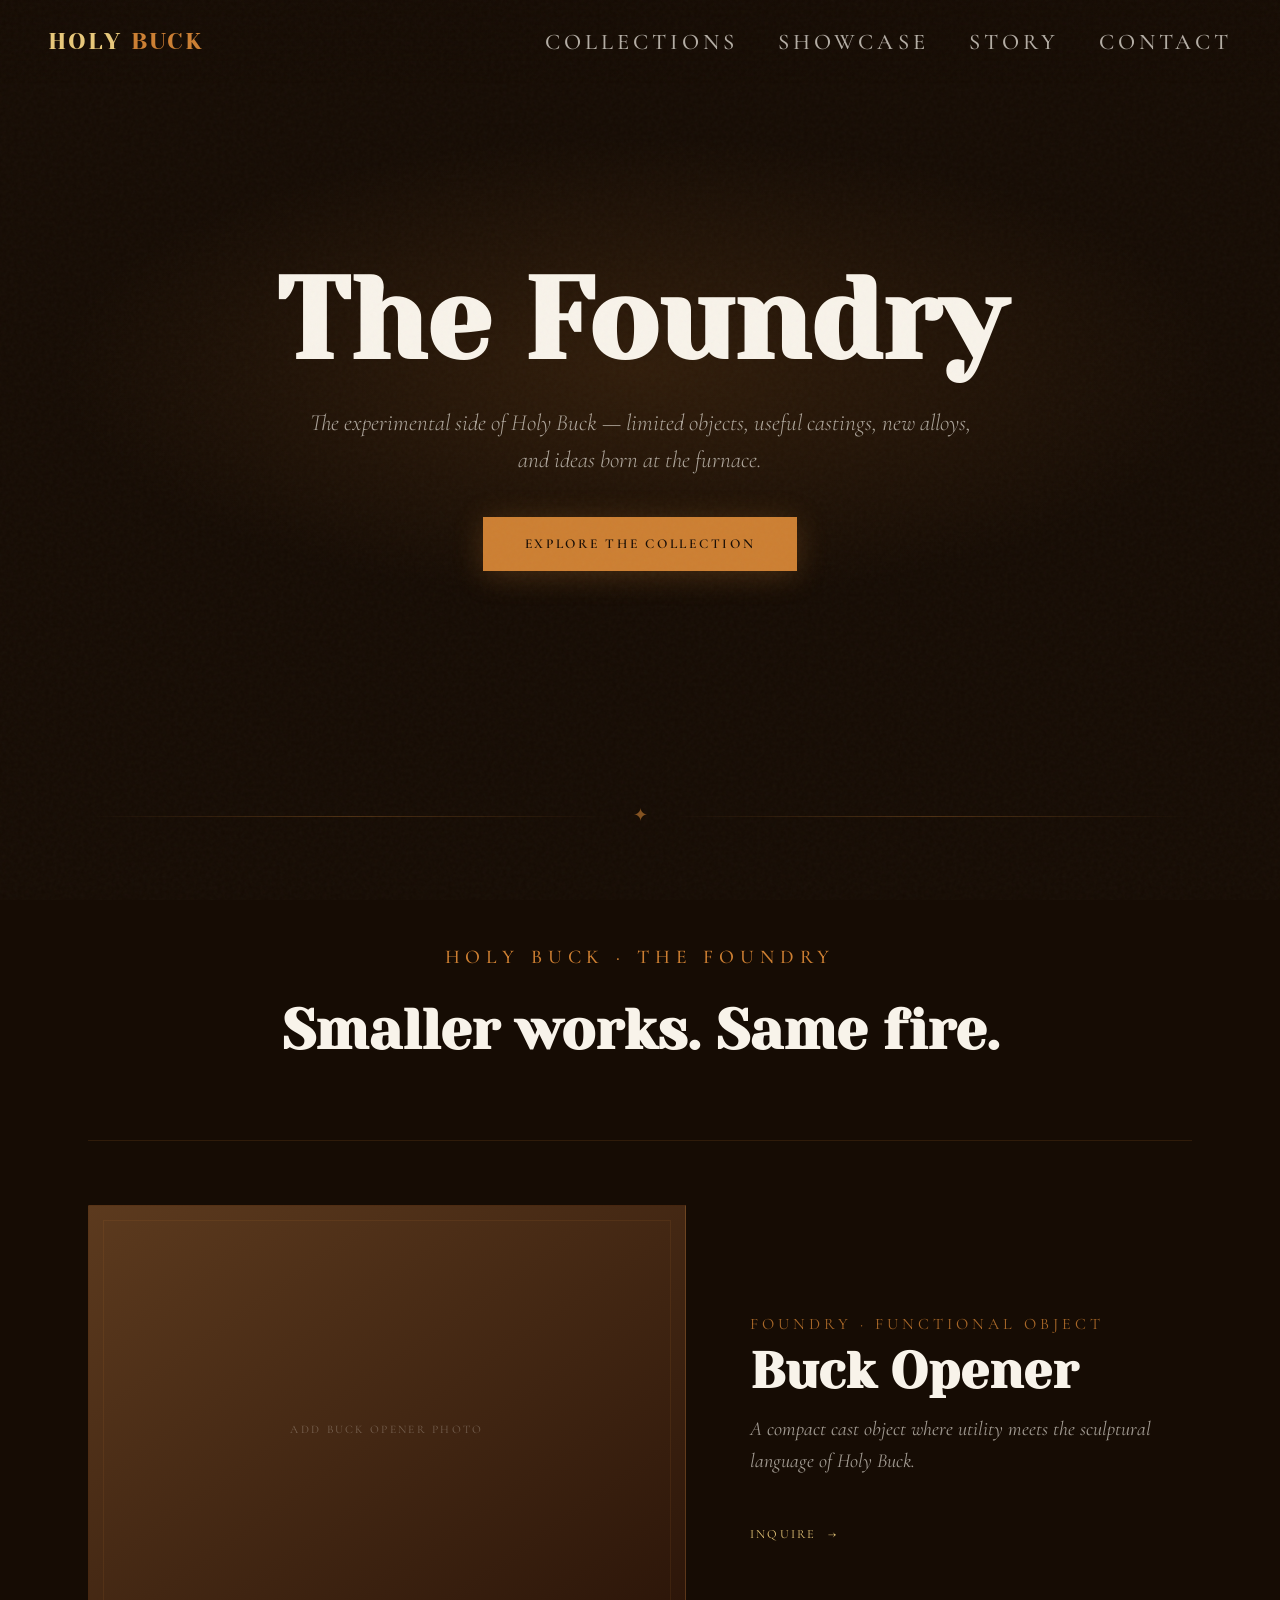
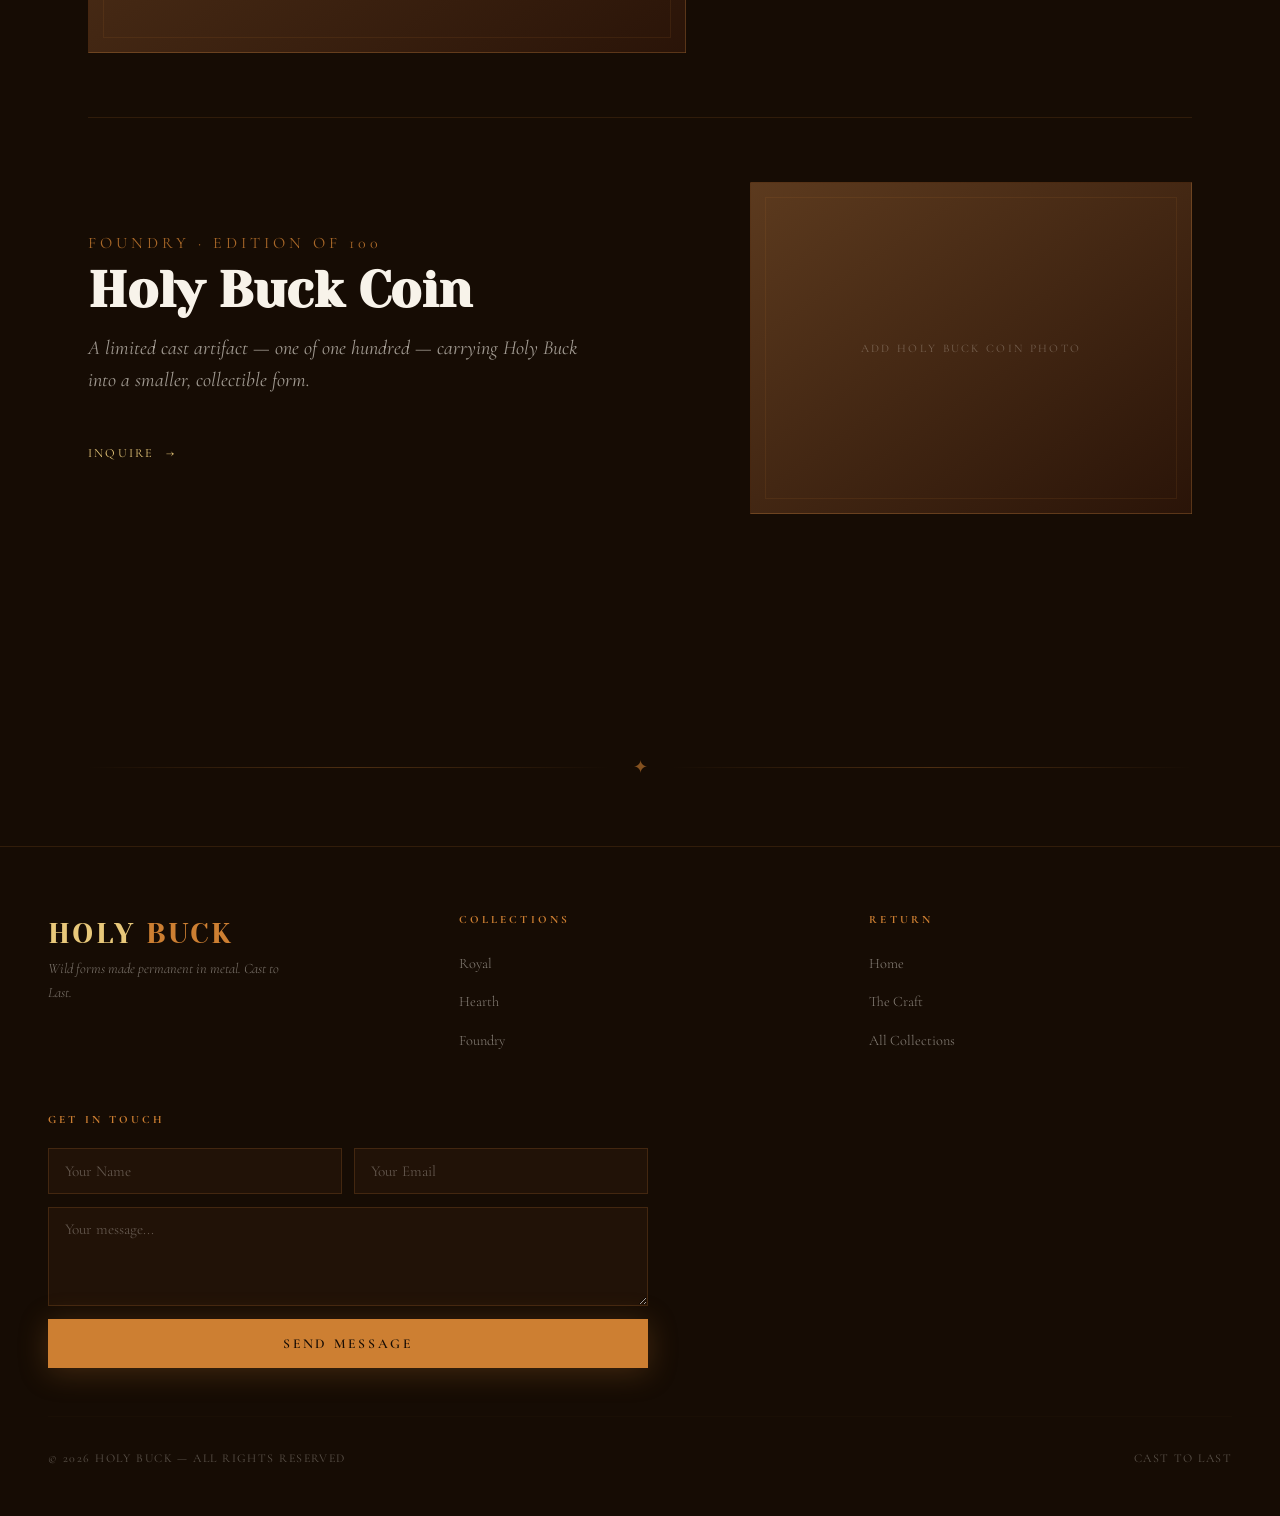
==== foundry.html @ fba5aa4b "v2 v2 updated with dif collections and 5 piece main index" ====
<!DOCTYPE html>
<html lang="en">
<head>
  <meta charset="UTF-8" />
  <meta name="viewport" content="width=device-width, initial-scale=1.0" />
  <meta name="description" content="The Foundry — Holy Buck. Wild forms made permanent in metal." />
  <title>THE FOUNDRY — HOLY BUCK</title>
  <link rel="preconnect" href="https://fonts.googleapis.com" />
  <link rel="preconnect" href="https://fonts.gstatic.com" crossorigin />
  <link href="https://fonts.googleapis.com/css2?family=Yeseva+One&family=Cormorant+Garamond:ital,wght@0,300;0,400;0,500;0,600;1,300;1,400&display=swap" rel="stylesheet" />
  <link rel="stylesheet" href="style.css" />
</head>
<body>
  <nav id="nav">
    <a class="nav-logo" href="index.html" aria-label="Holy Buck home">HOLY <span>BUCK</span></a>
    <ul class="nav-links">
      <li><a href="index.html#collections">Collections</a></li>
      <li><a href="index.html#showcase">Showcase</a></li>
      <li><a href="index.html#story">Story</a></li>
      <li><a href="#contact">Contact</a></li>
    </ul>
  </nav>
  <main id="top">
    <section class="collection-hero">
      <p class="collection-number"></p>
      <p class="section-label"></p>
      <h1>The Foundry</h1>
      <p>The experimental side of Holy Buck — limited objects, useful castings, new alloys, and ideas born at the furnace.</p>
      <a href="#artifacts" class="btn-primary">Explore the Collection</a>
    </section>
    <div class="divider"><span class="divider-icon">✦</span></div>
    <section id="artifacts" class="artifact-list">
      <div class="collection-intro reveal"><p class="section-label">Holy Buck · The Foundry</p><h2 class="section-title">Smaller works. Same fire.</h2></div>
      <article class="artifact-card reveal" id="opener"><div class="artifact-image"><span>Add Buck Opener Photo</span></div><div class="artifact-copy"><p class="product-tag">Foundry · Functional Object</p><h2>Buck Opener</h2><p>A compact cast object where utility meets the sculptural language of Holy Buck.</p><a href="#contact" class="text-link">Inquire <span>→</span></a></div></article>
      <article class="artifact-card reveal" id="coin"><div class="artifact-image"><span>Add Holy Buck Coin Photo</span></div><div class="artifact-copy"><p class="product-tag">Foundry · Edition of 100</p><h2>Holy Buck Coin</h2><p>A limited cast artifact — one of one hundred — carrying Holy Buck into a smaller, collectible form.</p><a href="#contact" class="text-link">Inquire <span>→</span></a></div></article>
    </section>
  </main>
  <div class="divider"><span class="divider-icon">✦</span></div>
  <footer id="contact">
    <div class="footer-brand"><a class="nav-logo" href="index.html">HOLY <span>BUCK</span></a><p>Wild forms made permanent in metal. Cast to Last.</p></div>
    <div class="footer-col"><h4>Collections</h4><ul><li><a href="royal.html">Royal</a></li><li><a href="hearth.html">Hearth</a></li><li><a href="foundry.html">Foundry</a></li></ul></div>
    <div class="footer-col"><h4>Return</h4><ul><li><a href="index.html">Home</a></li><li><a href="index.html#story">The Craft</a></li><li><a href="index.html#collections">All Collections</a></li></ul></div>
    <div class="footer-contact"><h4>Get in Touch</h4><form class="contact-form" action="https://formspree.io/f/xreoajbz" method="POST"><input type="text" name="name" placeholder="Your Name" required /><input type="email" name="email" placeholder="Your Email" required /><textarea name="body" placeholder="Your message..." rows="4" required></textarea><button type="submit" class="btn-primary">Send Message</button></form></div>
    <div class="footer-bottom"><span>© 2026 Holy Buck — All rights reserved</span><span>Cast to Last</span></div>
  </footer>
  <script src="main.js"></script>
</body>
</html>
---- style.css ----
/* ═══════════════════════════════════════════════
   HOLY BUCK — style.css
   "Cast to Last"
═══════════════════════════════════════════════ */

/* ─── TOKENS ─────────────────────────────────── */
:root {
  --cream:      #F8F3EA;
  --gold:       #E8C87A;
  --bronze:     #CD7F32;
  --brown:      #5C3A1E;
  --black:      #160C04;
  --font-head:  'Yeseva One', serif;
  --font-body:  'Cormorant Garamond', serif;
}

/* ─── RESET ──────────────────────────────────── */
*, *::before, *::after { box-sizing: border-box; margin: 0; padding: 0; }
html { scroll-behavior: smooth; }
body {
  background: var(--black);
  color: var(--cream);
  font-family: var(--font-body);
  font-size: 18px;
  line-height: 1.6;
  overflow-x: hidden;
}
img { display: block; max-width: 100%; }
a { color: inherit; text-decoration: none; }

/* ─── NOISE OVERLAY ──────────────────────────── */
body::before {
  content: '';
  position: fixed;
  inset: 0;
  background-image: url("data:image/svg+xml,%3Csvg viewBox='0 0 256 256' xmlns='http://www.w3.org/2000/svg'%3E%3Cfilter id='noise'%3E%3CfeTurbulence type='fractalNoise' baseFrequency='0.9' numOctaves='4' stitchTiles='stitch'/%3E%3C/filter%3E%3Crect width='100%25' height='100%25' filter='url(%23noise)' opacity='1'/%3E%3C/svg%3E");
  opacity: 0.035;
  pointer-events: none;
  z-index: 1000;
}

/* ─── NAV ────────────────────────────────────── */
nav {
  position: fixed;
  top: 0; left: 0; right: 0;
  z-index: 100;
  display: flex;
  align-items: center;
  justify-content: space-between;
  padding: 1.4rem 3rem;
  background: linear-gradient(to bottom, rgba(22,12,4,0.95) 0%, transparent 100%);
  transition: background 0.3s;
}
nav.scrolled {
  background: rgba(22,12,4,0.97);
  border-bottom: 1px solid rgba(205,127,50,0.2);
}
.nav-logo {
  font-family: var(--font-head);
  font-size: 1.5rem;
  letter-spacing: 0.08em;
  color: var(--gold);
}
.nav-logo span { color: var(--bronze); }
.nav-links {
  display: flex;
  gap: 2.5rem;
  list-style: none;
}
.nav-links a {
  font-family: var(--font-body);
  font-size: 1.4rem;
  font-weight: 500;
  letter-spacing: 0.18em;
  text-transform: uppercase;
  color: var(--cream);
  opacity: 0.7;
  transition: opacity 0.2s, color 0.2s;
}
.nav-links a:hover { opacity: 1; color: var(--gold); }

/* ─── HERO ───────────────────────────────────── */
.hero {
  position: relative;
  min-height: 100svh;
  display: flex;
  flex-direction: column;
  align-items: center;
  justify-content: center;
  text-align: center;
  padding: 7rem 2rem 2rem;
  overflow: hidden;
}
.hero::after {
  content: '';
  position: absolute;
  inset: 0;
  background:
    radial-gradient(ellipse 70% 55% at 50% 50%, rgba(205,127,50,0.13) 0%, transparent 70%),
    radial-gradient(ellipse 40% 30% at 50% 50%, rgba(232,200,122,0.07) 0%, transparent 60%);
  pointer-events: none;
}
.hero-rule {
  display: flex;
  align-items: center;
  gap: 1.2rem;
  margin-bottom: 2.2rem;
  animation: fadeUp 0.9s ease both;
  animation-delay: 0.1s;
}
.hero-rule::before,
.hero-rule::after {
  content: '';
  flex: 1;
  height: 1px;
  width: 60px;
  background: linear-gradient(to right, transparent, var(--bronze));
}
.hero-rule::after { background: linear-gradient(to left, transparent, var(--bronze)); }
.hero-rule-text {
  font-size: 1.22rem;
  letter-spacing: 0.28em;
  text-transform: uppercase;
  color: var(--bronze);
  font-weight: 500;
}
.hero h1 {
  font-family: var(--font-head);
  font-size: clamp(4.5rem, 14vw, 11rem);
  line-height: 0.92;
  letter-spacing: -0.01em;
  color: var(--cream);
  position: relative;
  z-index: 1;
  animation: fadeUp 1s ease both;
  animation-delay: 0.25s;
}
.hero h1 em {
  display: block;
  font-style: normal;
  color: var(--gold);
  text-shadow: 0 0 80px rgba(232,200,122,0.3);
}
.hero-tagline {
  margin-top: 2rem;
  font-size: clamp(2rem, 2vw, 1.25rem);
  font-weight: 300;
  letter-spacing: 0.22em;
  text-transform: uppercase;
  color: var(--cream);
  opacity: 0.55;
  animation: fadeUp 1s ease both;
  animation-delay: 0.4s;
}
.hero-sub {
  margin-top: 1.4rem;
  max-width: 500px;
  font-size: 1.5rem;
  font-weight: 300;
  font-style: italic;
  color: var(--cream);
  opacity: 0.65;
  line-height: 1.7;
  animation: fadeUp 1s ease both;
  animation-delay: 0.55s;
}
.hero-cta {
  margin-top: 3rem;
  display: flex;
  gap: 1.2rem;
  flex-wrap: wrap;
  justify-content: center;
  animation: fadeUp 1s ease both;
  animation-delay: 0.7s;
}
.scroll-hint {
  position: absolute;
  bottom: 1rem;
  left: 50%;
  transform: translateX(-50%);
  display: flex;
  flex-direction: column;
  align-items: center;
  gap: 0.5rem;
  opacity: 0.35;
  animation: fadeUp 1s ease both 1s, bob 2s ease-in-out 2s infinite;
}
.scroll-hint span {
  font-size: 0.75rem;
  letter-spacing: 0.25em;
  text-transform: uppercase;
}
.scroll-arrow {
  width: 1px;
  height: 36px;
  background: linear-gradient(to bottom, var(--bronze), transparent);
}

/* ─── BUTTONS ────────────────────────────────── */
.btn-primary {
  display: inline-block;
  padding: 1rem 2.6rem;
  background: var(--bronze);
  color: var(--black);
  font-family: var(--font-body);
  font-size: 0.85rem;
  font-weight: 600;
  letter-spacing: 0.2em;
  text-transform: uppercase;
  border: none;
  cursor: pointer;
  transition: background 0.25s, transform 0.2s, box-shadow 0.25s;
  box-shadow: 0 4px 30px rgba(205,127,50,0.25);
}
.btn-primary:hover {
  background: var(--gold);
  transform: translateY(-2px);
  box-shadow: 0 8px 40px rgba(232,200,122,0.3);
}
.btn-ghost {
  display: inline-block;
  padding: 1rem 2.6rem;
  border: 1px solid rgba(205,127,50,0.5);
  color: var(--gold);
  font-family: var(--font-body);
  font-size: 0.85rem;
  font-weight: 500;
  letter-spacing: 0.2em;
  text-transform: uppercase;
  transition: border-color 0.25s, background 0.25s;
}
.btn-ghost:hover {
  border-color: var(--gold);
  background: rgba(232,200,122,0.07);
}

/* ─── DIVIDER ────────────────────────────────── */
.divider {
  display: flex;
  align-items: center;
  gap: 1.5rem;
  padding: 0 3rem;
  margin: 4rem auto;
  max-width: 1200px;
}
.divider::before, .divider::after {
  content: '';
  flex: 1;
  height: 1px;
  background: linear-gradient(to right, transparent, rgba(205,127,50,0.3), transparent);
}
.divider-icon { color: var(--bronze); font-size: 1.1rem; opacity: 0.6; }

/* ─── SECTION LABELS ─────────────────────────── */
.section-label {
  font-size: 1.22rem;
  letter-spacing: 0.3em;
  text-transform: uppercase;
  color: var(--bronze);
  font-weight: 500;
  text-align: center;
  margin-bottom: 0.8rem;
}
.section-title {
  font-family: var(--font-head);
  font-size: clamp(2rem, 5vw, 3.5rem);
  text-align: center;
  color: var(--cream);
  margin-bottom: 1rem;
}
.section-desc {
  text-align: center;
  max-width: 520px;
  margin: 0 auto 4rem;
  font-size: 1.5rem;
  font-style: italic;
  font-weight: 300;
  color: var(--cream);
  opacity: 0.6;
  line-height: 1.8;
}

/* ─── PRODUCTS ───────────────────────────────── */
#shop {
  padding: 2rem 3rem 7rem;
  max-width: 1300px;
  margin: 0 auto;
}
.products-grid {
  display: grid;
  grid-template-columns: repeat(auto-fit, minmax(320px, 1fr));
  gap: 2.5rem;
}
.product-card {
  position: relative;
  background: rgba(92,58,30,0.12);
  border: 1px solid rgba(205,127,50,0.15);
  transition: border-color 0.3s, transform 0.3s, box-shadow 0.3s;
  overflow: hidden;
}
.product-card:hover {
  border-color: rgba(205,127,50,0.5);
  transform: translateY(-6px);
  box-shadow: 0 20px 60px rgba(0,0,0,0.4), 0 0 40px rgba(205,127,50,0.08);
}
.product-card::before,
.product-card::after {
  content: '';
  position: absolute;
  width: 18px;
  height: 18px;
  border-color: var(--bronze);
  border-style: solid;
  opacity: 0.5;
  transition: opacity 0.3s, width 0.3s, height 0.3s;
  z-index: 2;
}
.product-card::before { top: 12px; left: 12px; border-width: 1px 0 0 1px; }
.product-card::after  { bottom: 12px; right: 12px; border-width: 0 1px 1px 0; }
.product-card:hover::before,
.product-card:hover::after { opacity: 1; width: 24px; height: 24px; }

.product-img-wrap {
  position: relative;
  aspect-ratio: 4/5;
  overflow: hidden;
  background: var(--brown);
}
.product-img-wrap img {
  width: 100%;
  height: 100%;
  object-fit: cover;
  transition: transform 0.6s ease;
  filter: sepia(0.15) brightness(0.92);
}
.product-card:hover .product-img-wrap img { transform: scale(1.04); }

.product-img-placeholder {
  width: 100%;
  height: 100%;
  display: flex;
  flex-direction: column;
  align-items: center;
  justify-content: center;
  background: linear-gradient(145deg, var(--brown) 0%, #3a200c 100%);
  color: rgba(248,243,234,0.2);
  gap: 1rem;
}
.product-img-placeholder svg { width: 64px; height: 64px; opacity: 0.4; }
.product-img-placeholder span {
  font-size: 0.7rem;
  letter-spacing: 0.2em;
  text-transform: uppercase;
  opacity: 0.35;
}

.product-badge {
  position: absolute;
  top: 1.2rem;
  right: 1.2rem;
  background: var(--bronze);
  color: var(--black);
  font-size: 0.65rem;
  font-weight: 600;
  letter-spacing: 0.18em;
  text-transform: uppercase;
  padding: 0.35rem 0.8rem;
  z-index: 3;
}

.product-body { padding: 1.8rem 2rem 2rem; }
.product-tag {
  font-size: 1rem;
  letter-spacing: 0.25em;
  text-transform: uppercase;
  color: var(--bronze);
  margin-bottom: 0.5rem;
  opacity: 0.8;
}
.product-name {
  font-family: var(--font-head);
  font-size: 1.75rem;
  color: var(--cream);
  line-height: 1.15;
  margin-bottom: 0.8rem;
}
.product-desc {
  font-size: 1.22rem;
  font-weight: 300;
  font-style: italic;
  color: var(--cream);
  opacity: 0.6;
  line-height: 1.7;
  margin-bottom: 1.5rem;
}
.product-meta {
  display: flex;
  align-items: center;
  justify-content: space-between;
  margin-bottom: 1.5rem;
}
.product-price {
  font-family: var(--font-head);
  font-size: 1.8rem;
  color: var(--gold);
}
.product-dims {
  font-size: 1.22rem;
  letter-spacing: 0.12em;
  color: var(--cream);
  opacity: 0.4;
  text-transform: uppercase;
}
.btn-buy {
  display: block;
  width: 100%;
  padding: 0.95rem;
  background: transparent;
  border: 1px solid var(--bronze);
  color: var(--cream);
  font-family: var(--font-body);
  font-size: 0.82rem;
  font-weight: 500;
  letter-spacing: 0.22em;
  text-transform: uppercase;
  text-align: center;
  cursor: pointer;
  transition: background 0.25s, color 0.25s, border-color 0.25s, box-shadow 0.25s;
}
.btn-buy:hover {
  background: var(--bronze);
  color: var(--black);
  border-color: var(--bronze);
  box-shadow: 0 4px 24px rgba(205,127,50,0.3);
}

/* ─── CRAFT ──────────────────────────────────── */
#craft {
  padding: 7rem 3rem;
  max-width: 1200px;
  margin: 0 auto;
  display: grid;
  grid-template-columns: 1fr 1fr;
  gap: 6rem;
  align-items: center;
}
.craft-visual {
  position: relative;
  aspect-ratio: 3/4;
  background: linear-gradient(145deg, var(--brown) 0%, #2a1408 100%);
  border: 1px solid rgba(205,127,50,0.15);
  display: flex;
  align-items: center;
  justify-content: center;
}
.craft-visual::before {
  content: '';
  position: absolute;
  inset: 16px;
  border: 1px solid rgba(205,127,50,0.1);
  pointer-events: none;
}
.craft-visual-inner {
  text-align: center;
  color: rgba(248,243,234,0.15);
}
.craft-visual-inner svg { width: 80px; height: 80px; margin: 0 auto 1rem; }
.craft-visual-inner p {
  font-size: 0.7rem;
  letter-spacing: 0.25em;
  text-transform: uppercase;
}
.craft-content .section-label { text-align: left; }
.craft-content .section-title { text-align: left; font-size: clamp(1.8rem, 3.5vw, 2.8rem); }
.craft-body {
  margin-top: 1.5rem;
  font-size: 1.33rem;
  font-weight: 300;
  line-height: 1.9;
  color: var(--cream);
  opacity: 0.7;
}
.craft-stats {
  display: grid;
  grid-template-columns: repeat(3, 1fr);
  gap: 1.5rem;
  margin-top: 3rem;
  padding-top: 2.5rem;
  border-top: 1px solid rgba(205,127,50,0.15);
}
.craft-stat-num {
  font-family: var(--font-head);
  font-size: 2.2rem;
  color: var(--gold);
  line-height: 1;
}
.craft-stat-label {
  font-size: 0.9rem;
  letter-spacing: 0.2em;
  text-transform: uppercase;
  color: var(--cream);
  opacity: 0.45;
  margin-top: 0.4rem;
}

/* ─── FOOTER ─────────────────────────────────── */
footer {
  border-top: 1px solid rgba(205,127,50,0.15);
  padding: 4rem 3rem 3rem;
  display: grid;
  grid-template-columns: 1fr 1fr 1fr;
  gap: 3rem;
  max-width: 1300px;
  margin: 0 auto;
}
.footer-brand .nav-logo { font-size: 1.8rem; margin-bottom: 0.8rem; }
.footer-brand p {
  font-size: 0.9rem;
  font-weight: 300;
  font-style: italic;
  color: var(--cream);
  opacity: 0.45;
  line-height: 1.7;
  max-width: 240px;
}
.footer-col h4 {
  font-size: 0.7rem;
  letter-spacing: 0.28em;
  text-transform: uppercase;
  color: var(--bronze);
  margin-bottom: 1.2rem;
}
.footer-col ul { list-style: none; }
.footer-col ul li { margin-bottom: 0.6rem; }
.footer-col ul a {
  font-size: 0.9rem;
  color: var(--cream);
  opacity: 0.5;
  transition: opacity 0.2s;
  font-weight: 300;
}
.footer-col ul a:hover { opacity: 1; }
.footer-bottom {
  grid-column: 1 / -1;
  display: flex;
  align-items: center;
  justify-content: space-between;
  padding-top: 2rem;
  border-top: 1px solid rgba(205,127,50,0.08);
  font-size: 0.75rem;
  letter-spacing: 0.12em;
  color: var(--cream);
  opacity: 0.3;
  text-transform: uppercase;
}

/* ─── ANIMATIONS ─────────────────────────────── */
@keyframes fadeUp {
  from { opacity: 0; transform: translateY(24px); }
  to   { opacity: 1; transform: translateY(0); }
}
@keyframes bob {
  0%, 100% { transform: translateX(-50%) translateY(0); }
  50%       { transform: translateX(-50%) translateY(6px); }
}
.reveal {
  opacity: 0;
  transform: translateY(30px);
  transition: opacity 0.7s ease, transform 0.7s ease;
}
.reveal.visible {
  opacity: 1;
  transform: translateY(0);
}

/* ─── RESPONSIVE ─────────────────────────────── */
@media (max-width: 900px) {
  nav { padding: 1.2rem 1.5rem; }
  .nav-links { display: none; }
  #shop { padding: 2rem 1.5rem 5rem; }
  #craft {
    grid-template-columns: 1fr;
    gap: 3rem;
    padding: 4rem 1.5rem;
  }
  .craft-visual { aspect-ratio: 4/3; }
  footer {
    grid-template-columns: 1fr 1fr;
    padding: 3rem 1.5rem 2rem;
  }
  .footer-brand { grid-column: 1 / -1; }
}
@media (max-width: 600px) {
  .hero { padding: 7rem 1.5rem 4rem; }
  footer { grid-template-columns: 1fr; }
}
#shop, #craft {
  scroll-margin-top: 80px;
}

/* ─── CONTACT FORM ───────────────────────────── */
.footer-contact { grid-column: 1 / -1; }
.footer-contact h4 {
  font-size: 0.7rem;
  letter-spacing: 0.28em;
  text-transform: uppercase;
  color: var(--bronze);
  margin-bottom: 1.2rem;
}
.contact-form {
  display: grid;
  grid-template-columns: 1fr 1fr;
  gap: 0.8rem;
  max-width: 600px;
}
.contact-form input,
.contact-form textarea {
  background: rgba(92,58,30,0.15);
  border: 1px solid rgba(205,127,50,0.2);
  color: var(--cream);
  font-family: var(--font-body);
  font-size: 0.95rem;
  padding: 0.8rem 1rem;
  outline: none;
  transition: border-color 0.2s;
  width: 100%;
}
.contact-form input:focus,
.contact-form textarea:focus { border-color: var(--bronze); }
.contact-form input::placeholder,
.contact-form textarea::placeholder { color: rgba(248,243,234,0.3); }
.contact-form textarea {
  grid-column: 1 / -1;
  resize: vertical;
}
.contact-form .btn-primary { grid-column: 1 / -1; }
/* ─── HOLY BUCK V2 ───────────────────────────── */
.collections-section {
  max-width: 1300px;
  margin: 0 auto;
  padding: 2rem 3rem 7rem;
}

.collection-grid {
  display: grid;
  grid-template-columns: repeat(3, minmax(0, 1fr));
  gap: 2rem;
}

.collection-card {
  border: 1px solid rgba(205,127,50,0.15);
  background: rgba(92,58,30,0.10);
  overflow: hidden;
  transition: transform 0.3s ease, border-color 0.3s ease, box-shadow 0.3s ease;
}

.collection-card:hover {
  transform: translateY(-6px);
  border-color: rgba(205,127,50,0.5);
  box-shadow: 0 20px 60px rgba(0,0,0,0.35);
}

.collection-card-image {
  min-height: 390px;
  position: relative;
  display: flex;
  align-items: center;
  justify-content: center;
  background:
    radial-gradient(circle at 50% 35%, rgba(232,200,122,0.11), transparent 38%),
    linear-gradient(145deg, var(--brown) 0%, #2a1408 100%);
  overflow: hidden;
}

.collection-card-image::after {
  content: '';
  position: absolute;
  inset: 14px;
  border: 1px solid rgba(232,200,122,0.08);
  pointer-events: none;
}

.collection-kicker {
  position: absolute;
  top: 1rem;
  left: 1.2rem;
  font-family: var(--font-head);
  color: var(--gold);
  opacity: 0.45;
}

.collection-placeholder,
.featured-placeholder {
  padding: 1rem;
  text-align: center;
  font-size: 0.75rem;
  text-transform: uppercase;
  letter-spacing: 0.22em;
  color: rgba(248,243,234,0.25);
}

.collection-card-body {
  padding: 1.8rem 2rem 2.1rem;
}

.collection-card-body h3 {
  font-family: var(--font-head);
  font-size: 2rem;
  color: var(--cream);
  margin-bottom: 0.8rem;
}

.collection-card-body p:not(.product-tag) {
  color: var(--cream);
  opacity: 0.62;
  font-size: 1.15rem;
  font-style: italic;
  line-height: 1.65;
}

.text-link {
  display: inline-flex;
  align-items: center;
  gap: 0.7rem;
  margin-top: 1.5rem;
  color: var(--gold);
  text-transform: uppercase;
  letter-spacing: 0.18em;
  font-size: 0.78rem;
}

.text-link span { transition: transform 0.2s ease; }
.text-link:hover span { transform: translateX(5px); }

.featured-product {
  max-width: 1200px;
  margin: 0 auto;
  padding: 5rem 3rem 7rem;
  display: grid;
  grid-template-columns: minmax(0, 1.1fr) minmax(0, 0.9fr);
  gap: 6rem;
  align-items: center;
}

.featured-image {
  min-height: 620px;
  position: relative;
  display: flex;
  align-items: center;
  justify-content: center;
  background:
    radial-gradient(circle at 50% 45%, rgba(205,127,50,0.16), transparent 35%),
    linear-gradient(145deg, #4a2c16 0%, #1c0e06 100%);
  border: 1px solid rgba(205,127,50,0.18);
}

.featured-image::before {
  content: '';
  position: absolute;
  inset: 18px;
  border: 1px solid rgba(232,200,122,0.09);
}

.featured-mark {
  position: absolute;
  bottom: 1.5rem;
  left: 1.5rem;
  font-family: var(--font-head);
  font-size: clamp(2.2rem, 5vw, 4.8rem);
  color: var(--cream);
  opacity: 0.08;
}

.section-label--left,
.section-title--left { text-align: left; }

.featured-lead {
  color: var(--gold);
  font-size: 1.5rem;
  font-style: italic;
  line-height: 1.5;
  margin-bottom: 1.4rem;
}

.featured-body {
  color: var(--cream);
  opacity: 0.68;
  font-size: 1.18rem;
  line-height: 1.85;
}

.featured-details {
  margin: 2.2rem 0 2.5rem;
  display: grid;
  grid-template-columns: repeat(3, 1fr);
  gap: 1rem;
  padding: 1.5rem 0;
  border-top: 1px solid rgba(205,127,50,0.16);
  border-bottom: 1px solid rgba(205,127,50,0.16);
}

.featured-details div {
  display: flex;
  flex-direction: column;
  gap: 0.2rem;
}

.featured-details span {
  color: var(--bronze);
  text-transform: uppercase;
  letter-spacing: 0.18em;
  font-size: 0.7rem;
}

.featured-details strong {
  color: var(--cream);
  font-size: 1rem;
  font-weight: 400;
}

.craft-photo-label {
  font-size: 0.75rem !important;
  letter-spacing: 0.24em !important;
  text-transform: uppercase;
  color: rgba(248,243,234,0.22);
}

#collections, #featured, #craft, #contact {
  scroll-margin-top: 90px;
}

@media (max-width: 1000px) {
  .collection-grid { grid-template-columns: 1fr; }
  .collection-card { display: grid; grid-template-columns: 1fr 1fr; }
  .collection-card-image { min-height: 330px; }
  .featured-product { grid-template-columns: 1fr; gap: 3rem; }
  .featured-image { min-height: 520px; }
}

@media (max-width: 650px) {
  .collections-section,
  .featured-product { padding-left: 1.5rem; padding-right: 1.5rem; }
  .collection-card { display: block; }
  .collection-card-image { min-height: 300px; }
  .featured-image { min-height: 430px; }
  .featured-details { grid-template-columns: 1fr; gap: 1.2rem; }
}


/* ─── HOLY BUCK V2.1 · MULTI-PAGE COLLECTIONS ─── */
.collection-grid--four { grid-template-columns: repeat(2, minmax(0, 1fr)); }
.collection-card-image { display: block; color: inherit; }
.collection-hero { min-height: 82svh; padding: 10rem 2rem 6rem; display:flex; flex-direction:column; align-items:center; justify-content:center; text-align:center; position:relative; overflow:hidden; }
.collection-hero::after { content:''; position:absolute; inset:0; background:radial-gradient(ellipse 65% 45% at 50% 50%, rgba(205,127,50,.14), transparent 70%); pointer-events:none; }
.collection-hero > * { position:relative; z-index:1; }
.collection-number { color:var(--bronze); letter-spacing:.32em; text-transform:uppercase; font-size:.78rem; margin-bottom:1.4rem; }
.collection-hero h1 { font-family:var(--font-head); font-size:clamp(3.2rem,9vw,7.5rem); line-height:.95; max-width:1000px; color:var(--cream); }
.collection-hero > p:not(.section-label):not(.collection-number) { max-width:680px; margin:1.8rem auto 2.4rem; font-size:1.45rem; font-style:italic; font-weight:300; opacity:.65; }
.artifact-list { max-width:1200px; margin:0 auto; padding:3rem 3rem 7rem; }
.collection-intro { margin-bottom:4rem; }
.artifact-card { display:grid; grid-template-columns:minmax(0,1.15fr) minmax(300px,.85fr); gap:4rem; align-items:center; padding:4rem 0; border-top:1px solid rgba(205,127,50,.14); }
.artifact-card:nth-of-type(even) .artifact-image { order:2; }
.artifact-card:nth-of-type(even) .artifact-copy { order:1; }
.artifact-image { aspect-ratio:4/3; background:linear-gradient(145deg,var(--brown),#2a1408); border:1px solid rgba(205,127,50,.16); display:flex; align-items:center; justify-content:center; position:relative; }
.artifact-image::before { content:''; position:absolute; inset:14px; border:1px solid rgba(205,127,50,.1); }
.artifact-image span { opacity:.28; text-transform:uppercase; letter-spacing:.2em; font-size:.72rem; }
.artifact-copy h2 { font-family:var(--font-head); font-size:clamp(2rem,4vw,3.4rem); line-height:1; margin:.5rem 0 1rem; }
.artifact-copy > p:not(.product-tag) { font-size:1.25rem; font-style:italic; opacity:.62; max-width:520px; margin-bottom:1.5rem; }
@media(max-width:900px){ .collection-grid--four{grid-template-columns:1fr;} .artifact-list{padding:2rem 1.5rem 5rem;} .artifact-card{grid-template-columns:1fr;gap:2rem;} .artifact-card:nth-of-type(even) .artifact-image,.artifact-card:nth-of-type(even) .artifact-copy{order:initial;} }

/* ═══════════════════════════════════════════════
   HOLY BUCK V2.2 · FIVE-SECTION GALLERY HOMEPAGE
═══════════════════════════════════════════════ */
.v22-hero .hero-single-cta { margin-top: 2.4rem; position:relative; z-index:2; }

.showcase-section { min-height:100svh; padding:8rem 3rem 7rem; max-width:1500px; margin:0 auto; display:flex; flex-direction:column; justify-content:center; }
.showcase-heading { text-align:center; margin-bottom:2rem; }
.showcase-title { font-family:var(--font-head); font-size:clamp(2.8rem,6vw,6rem); line-height:.96; color:var(--cream); }
.showcase-title em { color:var(--gold); font-style:normal; }
.showcase-stage { width:min(1100px,100%); height:min(66vw,680px); min-height:460px; margin:0 auto; position:relative; overflow:hidden; background:radial-gradient(ellipse at center,rgba(205,127,50,.12),rgba(22,12,4,.25) 45%,var(--black) 75%); }
.showcase-video { width:100%; height:100%; object-fit:contain; position:relative; z-index:2; mix-blend-mode:screen; }
.showcase-media-placeholder { position:absolute; inset:0; z-index:2; display:flex; flex-direction:column; align-items:center; justify-content:center; text-align:center; border:1px solid rgba(205,127,50,.12); background:radial-gradient(circle at 50% 48%,rgba(232,200,122,.08),transparent 34%); }
.showcase-media-placeholder span,.story-media-placeholder span { color:var(--bronze); letter-spacing:.3em; font-size:.72rem; }
.showcase-media-placeholder strong { font-family:var(--font-head); font-size:clamp(3rem,8vw,7rem); color:var(--cream); opacity:.12; margin:.5rem 0; }
.showcase-media-placeholder small { opacity:.35; font-style:italic; }
.showcase-glow { position:absolute; width:45%; aspect-ratio:1; left:50%; top:50%; transform:translate(-50%,-50%); border-radius:50%; box-shadow:0 0 140px 60px rgba(205,127,50,.09); pointer-events:none; }
.showcase-caption { width:min(1050px,100%); margin:1.5rem auto 0; display:grid; grid-template-columns:1fr 1.2fr auto; gap:2rem; align-items:end; border-top:1px solid rgba(205,127,50,.18); padding-top:1.5rem; }
.showcase-caption h3 { font-family:var(--font-head); font-size:2.1rem; line-height:1; }
.showcase-caption > p { opacity:.58; font-style:italic; font-size:1.15rem; }

.story-section { min-height:90svh; max-width:1400px; margin:0 auto; padding:8rem 3rem; display:grid; grid-template-columns:1.08fr .92fr; gap:7rem; align-items:center; }
.story-media { min-height:650px; position:relative; background:linear-gradient(145deg,#351b0a,var(--black)); border:1px solid rgba(205,127,50,.15); overflow:hidden; }
.story-media::after { content:''; position:absolute; inset:0; background:linear-gradient(to top,rgba(22,12,4,.72),transparent 55%); }
.story-media-placeholder { position:absolute; inset:0; display:flex; flex-direction:column; align-items:center; justify-content:flex-end; padding:3rem; z-index:2; }
.story-media-placeholder strong { font-family:var(--font-head); font-size:clamp(2.3rem,4vw,4rem); margin-top:.5rem; }
.story-body { font-size:1.3rem; line-height:1.9; color:var(--cream); opacity:.72; }
.story-body p + p { margin-top:1.4rem; }
.story-signature { margin-top:2.8rem; padding-top:1.8rem; border-top:1px solid rgba(205,127,50,.18); display:flex; justify-content:space-between; align-items:center; gap:2rem; }
.story-signature span { text-transform:uppercase; letter-spacing:.18em; color:var(--bronze); font-size:.75rem; }
.story-signature strong { font-family:var(--font-head); color:var(--gold); letter-spacing:.08em; }

.collections-editorial { max-width:1400px; margin:0 auto; padding:8rem 3rem 9rem; }
.collections-editorial-head { margin-bottom:6rem; }
.collection-band { display:grid; grid-template-columns:minmax(0,1.2fr) minmax(360px,.8fr); gap:5rem; align-items:center; padding:5rem 0; border-top:1px solid rgba(205,127,50,.15); }
.collection-band--reverse .collection-band-media { order:2; }
.collection-band--reverse .collection-band-copy { order:1; }
.collection-band-media { min-height:560px; position:relative; display:flex; align-items:center; justify-content:center; overflow:hidden; background:linear-gradient(145deg,var(--brown),#291307); border:1px solid rgba(205,127,50,.15); }
.collection-band-media::after { content:''; position:absolute; inset:14px; border:1px solid rgba(205,127,50,.09); transition:inset .35s,border-color .35s; }
.collection-band-media:hover::after { inset:9px; border-color:rgba(232,200,122,.3); }
.collection-band-media span { text-transform:uppercase; letter-spacing:.25em; font-size:.72rem; opacity:.25; }
.collection-index { color:var(--bronze); text-transform:uppercase; letter-spacing:.28em; font-size:.72rem; margin-bottom:.4rem; }
.collection-band-copy h3 { font-family:var(--font-head); font-size:clamp(2.5rem,5vw,4.8rem); line-height:.98; margin:.7rem 0 1.4rem; }
.collection-band-copy > p:not(.product-tag):not(.collection-index):not(.collection-current) { font-size:1.3rem; line-height:1.8; font-style:italic; opacity:.65; max-width:540px; }
.collection-current { margin:1.8rem 0 1.5rem; padding-top:1.2rem; border-top:1px solid rgba(205,127,50,.12); color:var(--gold); font-size:.9rem; letter-spacing:.08em; }

.v22-footer { max-width:1400px; grid-template-columns:.9fr 1.1fr; gap:7rem; padding-top:7rem; }
.contact-intro h2 { font-family:var(--font-head); font-size:clamp(2.6rem,5vw,5rem); line-height:1; margin:.8rem 0 1.5rem; }
.contact-intro > p:last-child { max-width:500px; font-size:1.25rem; font-style:italic; opacity:.6; }
.v22-footer .footer-contact { grid-column:auto; }
.v22-footer .contact-form { max-width:none; }

#showcase,#story,#collections,#contact { scroll-margin-top:80px; }

@media(max-width:900px){
  .showcase-section{padding:6rem 1.5rem 5rem}.showcase-stage{height:70svh;min-height:420px}.showcase-caption{grid-template-columns:1fr}.showcase-caption .text-link{justify-self:start}
  .story-section{grid-template-columns:1fr;gap:3rem;padding:6rem 1.5rem}.story-media{min-height:500px}
  .collections-editorial{padding:6rem 1.5rem}.collections-editorial-head{margin-bottom:3rem}.collection-band{grid-template-columns:1fr;gap:2.5rem;padding:4rem 0}.collection-band--reverse .collection-band-media,.collection-band--reverse .collection-band-copy{order:initial}.collection-band-media{min-height:430px}
  .v22-footer{grid-template-columns:1fr;gap:3rem;padding:5rem 1.5rem 2rem}
}
@media(max-width:600px){.showcase-stage{min-height:380px;height:58svh}.story-media{min-height:420px}.collection-band-media{min-height:330px}.story-signature{align-items:flex-start;flex-direction:column}.v22-footer .contact-form{grid-template-columns:1fr}.v22-footer .contact-form input,.v22-footer .contact-form textarea,.v22-footer .contact-form .btn-primary{grid-column:1}}


.section-divider {
  display: flex;
  align-items: center;
  gap: 1.5rem;
  width: min(90%, 1200px);
  margin: 0 auto;
}

.section-divider::before,
.section-divider::after {
  content: "";
  height: 1px;
  flex: 1;
  background: linear-gradient(
    to right,
    transparent,
    rgba(205, 127, 50, 0.28),
    transparent
  );
}

.section-divider span {
  color: var(--bronze);
  font-size: 0.8rem;
  opacity: 0.8;
}
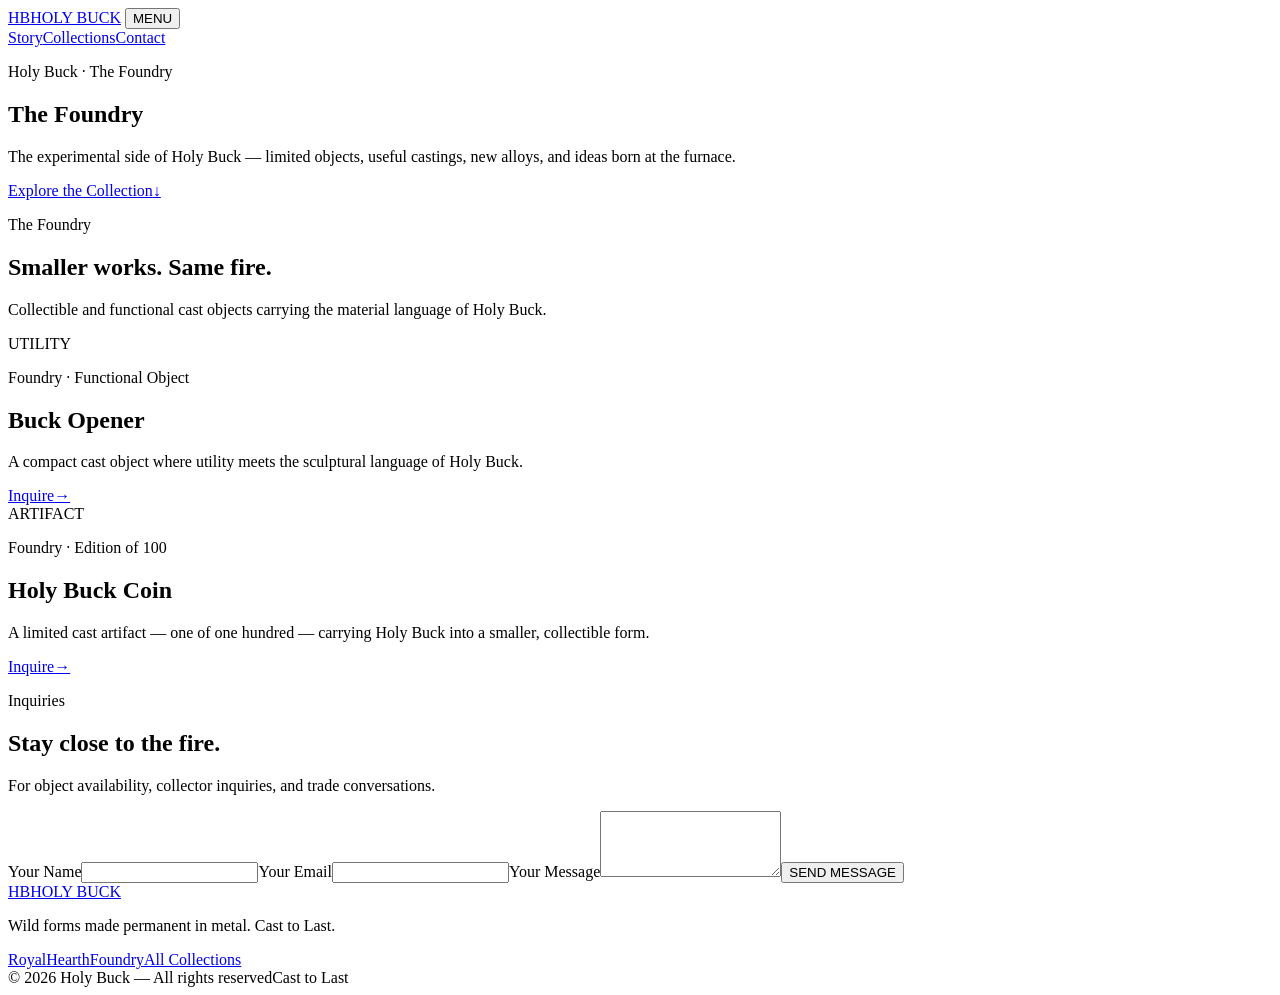
==== commit 82c9ba21: "holybuckv3complete" ====
--- a/foundry.html
+++ b/foundry.html
@@ -1,48 +1,41 @@
-<!DOCTYPE html>
+<!doctype html>
 <html lang="en">
-<head>
-  <meta charset="UTF-8" />
-  <meta name="viewport" content="width=device-width, initial-scale=1.0" />
-  <meta name="description" content="The Foundry — Holy Buck. Wild forms made permanent in metal." />
-  <title>THE FOUNDRY — HOLY BUCK</title>
-  <link rel="preconnect" href="https://fonts.googleapis.com" />
-  <link rel="preconnect" href="https://fonts.gstatic.com" crossorigin />
-  <link href="https://fonts.googleapis.com/css2?family=Yeseva+One&family=Cormorant+Garamond:ital,wght@0,300;0,400;0,500;0,600;1,300;1,400&display=swap" rel="stylesheet" />
-  <link rel="stylesheet" href="style.css" />
-</head>
-<body>
-  <nav id="nav">
-    <a class="nav-logo" href="index.html" aria-label="Holy Buck home">HOLY <span>BUCK</span></a>
-    <ul class="nav-links">
-      <li><a href="index.html#collections">Collections</a></li>
-      <li><a href="index.html#showcase">Showcase</a></li>
-      <li><a href="index.html#story">Story</a></li>
-      <li><a href="#contact">Contact</a></li>
-    </ul>
-  </nav>
-  <main id="top">
-    <section class="collection-hero">
-      <p class="collection-number"></p>
-      <p class="section-label"></p>
-      <h1>The Foundry</h1>
-      <p>The experimental side of Holy Buck — limited objects, useful castings, new alloys, and ideas born at the furnace.</p>
-      <a href="#artifacts" class="btn-primary">Explore the Collection</a>
-    </section>
-    <div class="divider"><span class="divider-icon">✦</span></div>
-    <section id="artifacts" class="artifact-list">
-      <div class="collection-intro reveal"><p class="section-label">Holy Buck · The Foundry</p><h2 class="section-title">Smaller works. Same fire.</h2></div>
-      <article class="artifact-card reveal" id="opener"><div class="artifact-image"><span>Add Buck Opener Photo</span></div><div class="artifact-copy"><p class="product-tag">Foundry · Functional Object</p><h2>Buck Opener</h2><p>A compact cast object where utility meets the sculptural language of Holy Buck.</p><a href="#contact" class="text-link">Inquire <span>→</span></a></div></article>
-      <article class="artifact-card reveal" id="coin"><div class="artifact-image"><span>Add Holy Buck Coin Photo</span></div><div class="artifact-copy"><p class="product-tag">Foundry · Edition of 100</p><h2>Holy Buck Coin</h2><p>A limited cast artifact — one of one hundred — carrying Holy Buck into a smaller, collectible form.</p><a href="#contact" class="text-link">Inquire <span>→</span></a></div></article>
-    </section>
-  </main>
-  <div class="divider"><span class="divider-icon">✦</span></div>
-  <footer id="contact">
-    <div class="footer-brand"><a class="nav-logo" href="index.html">HOLY <span>BUCK</span></a><p>Wild forms made permanent in metal. Cast to Last.</p></div>
-    <div class="footer-col"><h4>Collections</h4><ul><li><a href="royal.html">Royal</a></li><li><a href="hearth.html">Hearth</a></li><li><a href="foundry.html">Foundry</a></li></ul></div>
-    <div class="footer-col"><h4>Return</h4><ul><li><a href="index.html">Home</a></li><li><a href="index.html#story">The Craft</a></li><li><a href="index.html#collections">All Collections</a></li></ul></div>
-    <div class="footer-contact"><h4>Get in Touch</h4><form class="contact-form" action="https://formspree.io/f/xreoajbz" method="POST"><input type="text" name="name" placeholder="Your Name" required /><input type="email" name="email" placeholder="Your Email" required /><textarea name="body" placeholder="Your message..." rows="4" required></textarea><button type="submit" class="btn-primary">Send Message</button></form></div>
-    <div class="footer-bottom"><span>© 2026 Holy Buck — All rights reserved</span><span>Cast to Last</span></div>
-  </footer>
-  <script src="main.js"></script>
-</body>
-</html>+  <head>
+    <meta charset="UTF-8" />
+    <meta name="viewport" content="width=device-width, initial-scale=1" />
+    <meta name="description" content="The Foundry by Holy Buck — limited objects, useful castings, and ideas born at the furnace." />
+    <meta name="theme-color" content="#080705" />
+    <title>The Foundry — Holy Buck</title>
+    <link rel="preconnect" href="https://fonts.googleapis.com" />
+    <link rel="preconnect" href="https://fonts.gstatic.com" crossorigin />
+    <link href="https://fonts.googleapis.com/css2?family=DM+Sans:wght@300;400;500&family=Italiana&display=swap" rel="stylesheet" />
+    <link rel="stylesheet" href="./css/site-pages.css" />
+  </head>
+  <body class="collection-page collection-page--foundry">
+    <div class="page-noise" aria-hidden="true"></div>
+    <header class="v3-header">
+      <a class="v3-wordmark" href="./index.html#home" aria-label="Holy Buck home"><span class="v3-wordmark__mark" aria-hidden="true">HB</span><span class="v3-wordmark__name">HOLY BUCK</span></a>
+      <button class="menu-toggle" type="button" aria-expanded="false" aria-controls="site-navigation" data-menu-toggle>MENU</button>
+      <nav class="v3-nav" id="site-navigation" aria-label="Holy Buck" data-site-nav><a href="./index.html#origin">Story</a><a href="./index.html#collections">Collections</a><a href="#contact">Contact</a></nav>
+    </header>
+    <main>
+      <section class="collection-hero" aria-labelledby="page-title">
+        <div class="collection-hero__visual collection-hero__visual--material" aria-hidden="true"><div class="material-orbit"></div></div>
+        <div class="collection-hero__content" data-reveal><p class="eyebrow">Holy Buck · The Foundry</p><h1 id="page-title">The Foundry</h1><p class="collection-hero__intro">The experimental side of Holy Buck — limited objects, useful castings, new alloys, and ideas born at the furnace.</p><a class="text-link" href="#artifacts"><span>Explore the Collection</span><span aria-hidden="true">↓</span></a></div>
+      </section>
+      <section class="section" id="artifacts" aria-labelledby="artifacts-title">
+        <header class="section-heading" data-reveal><div><p class="eyebrow">The Foundry</p><h2 id="artifacts-title">Smaller works. Same fire.</h2></div><p>Collectible and functional cast objects carrying the material language of Holy Buck.</p></header>
+        <div class="artifact-list">
+          <article class="artifact-card" data-reveal><div class="artifact-card__visual" aria-hidden="true"><span>UTILITY</span></div><div class="artifact-card__content"><p class="artifact-card__meta">Foundry · Functional Object</p><h2>Buck Opener</h2><p>A compact cast object where utility meets the sculptural language of Holy Buck.</p><a class="text-link" href="#contact"><span>Inquire</span><span aria-hidden="true">→</span></a></div></article>
+          <article class="artifact-card" data-reveal><div class="artifact-card__visual" aria-hidden="true"><span>ARTIFACT</span></div><div class="artifact-card__content"><p class="artifact-card__meta">Foundry · Edition of 100</p><h2>Holy Buck Coin</h2><p>A limited cast artifact — one of one hundred — carrying Holy Buck into a smaller, collectible form.</p><a class="text-link" href="#contact"><span>Inquire</span><span aria-hidden="true">→</span></a></div></article>
+        </div>
+      </section>
+      <section class="inquiry section" id="contact" aria-labelledby="contact-title">
+        <div class="inquiry__intro" data-reveal><p class="eyebrow">Inquiries</p><h2 id="contact-title">Stay close to the fire.</h2><p>For object availability, collector inquiries, and trade conversations.</p></div>
+        <form class="inquiry-form" action="https://formspree.io/f/xreoajbz" method="POST" data-reveal><label><span>Your Name</span><input type="text" name="name" autocomplete="name" required /></label><label><span>Your Email</span><input type="email" name="email" autocomplete="email" required /></label><label><span>Your Message</span><textarea name="body" rows="4" required></textarea></label><button type="submit">SEND MESSAGE</button></form>
+      </section>
+    </main>
+    <footer class="v3-footer"><div class="v3-footer__brand"><a class="v3-wordmark" href="./index.html#home"><span class="v3-wordmark__mark" aria-hidden="true">HB</span><span class="v3-wordmark__name">HOLY BUCK</span></a><p>Wild forms made permanent in metal. Cast to Last.</p></div><nav class="footer-nav" aria-label="Collections"><a href="./royal.html">Royal</a><a href="./hearth.html">Hearth</a><a href="./foundry.html" aria-current="page">Foundry</a><a href="./index.html#collections">All Collections</a></nav><div class="v3-footer__legal"><span>© 2026 Holy Buck — All rights reserved</span><span>Cast to Last</span></div></footer>
+    <script src="./js/site-pages.js" defer></script>
+  </body>
+</html>
